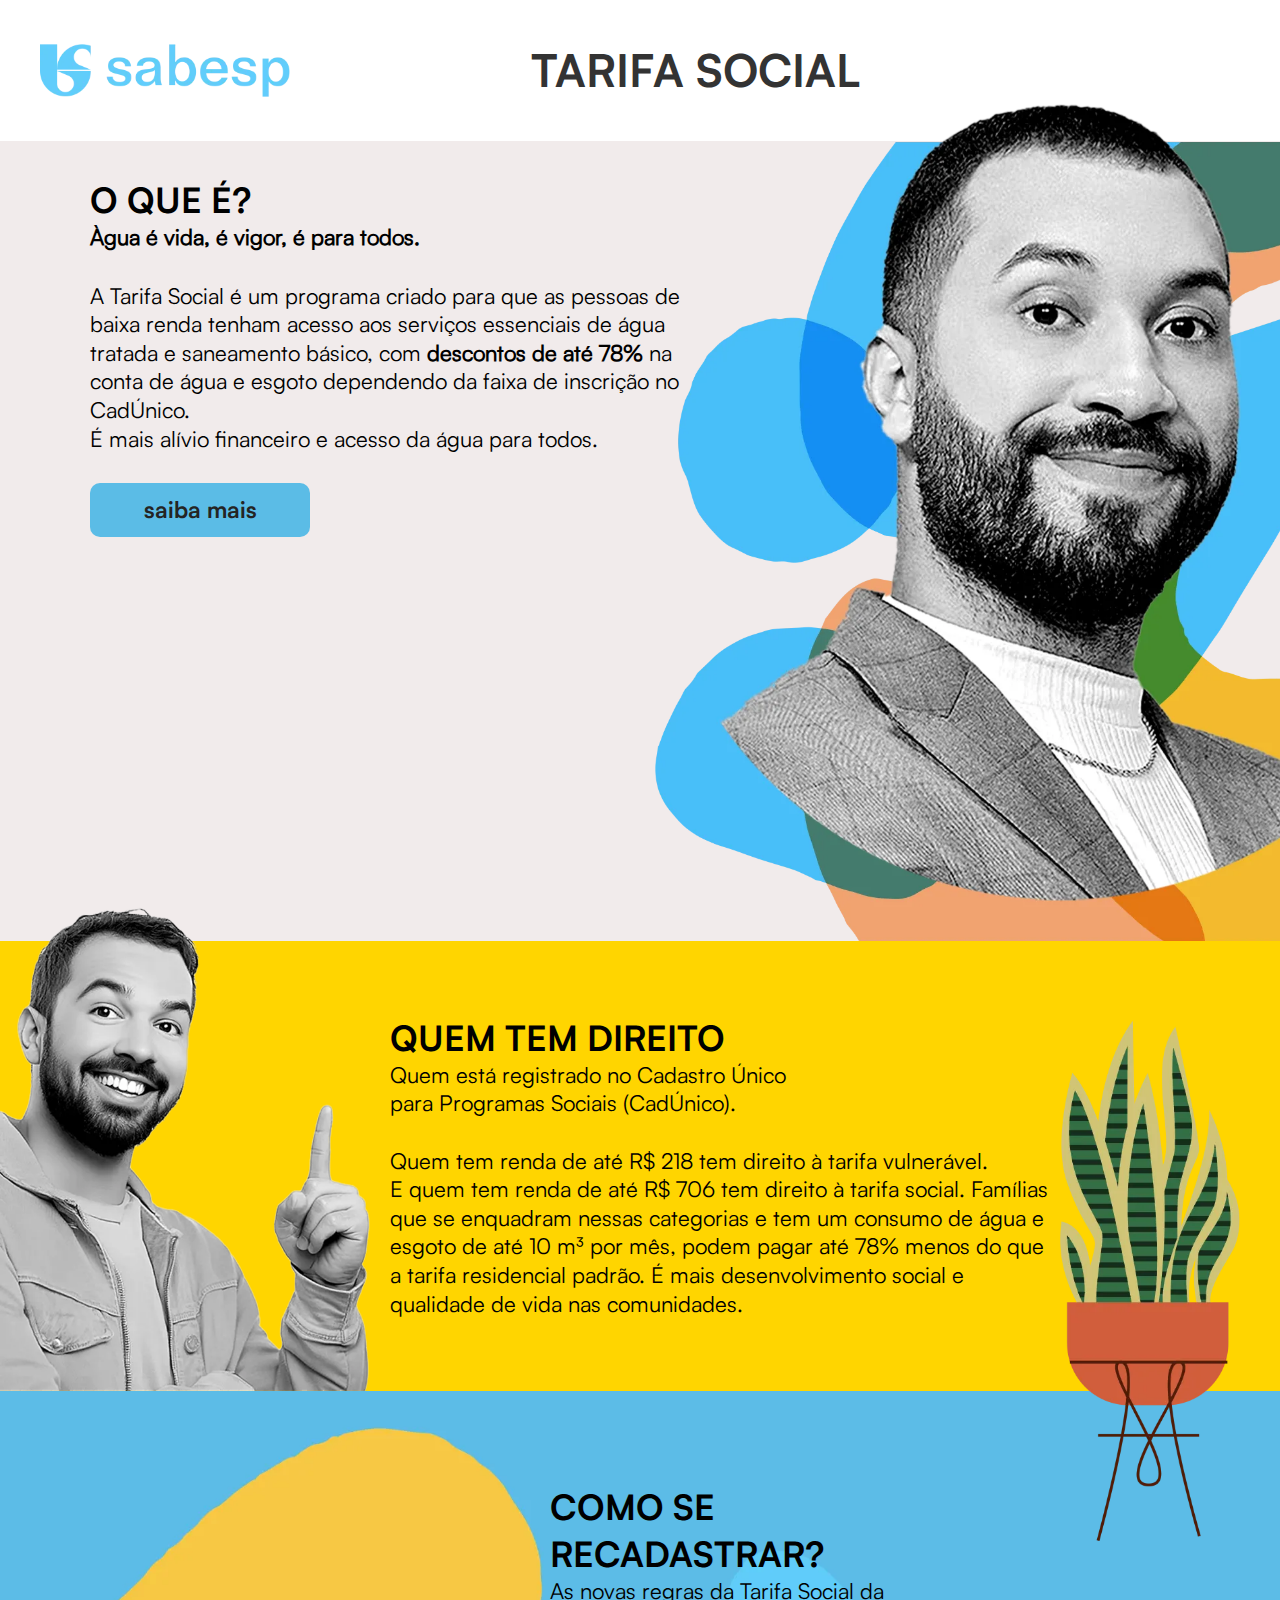
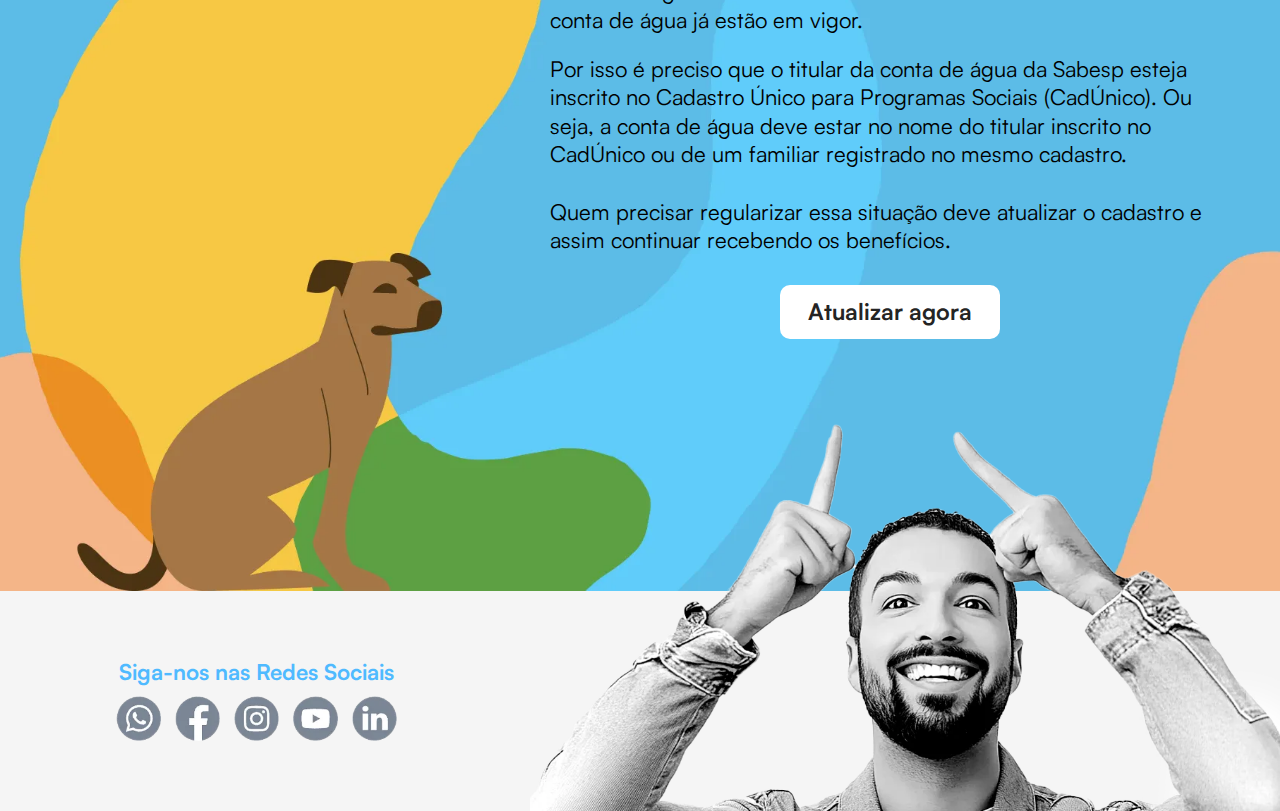
==== lp/index.html @ 030fec06 "s" ====
<!DOCTYPE html>
<html lang="pt-br">

<head>
    <meta charset="UTF-8">
    <meta name="viewport" content="width=device-width, initial-scale=1.0">
    <link rel="stylesheet" href="typographic.css">
    <link rel="stylesheet" href="style.css">
    <title>Tarifa Social - Sabesp</title>
</head>

<body>
    <div class="container">

        <!-- Header Section -->
        <header>
            <div class="header">
                <img src="./assets/sabesp.webp" alt="Sabesp">
                <h1>Tarifa Social</h1>
            </div>
        </header>

        <!-- Main Content Section -->
        <main>
            <!-- White Section -->
            <section class="white-section">
                <article class="content">
                    <h2>O que é?</h2>
                    <p><b>Àgua é vida, é vigor, é para todos.</b></p>
                    <p>
                        A Tarifa Social é um programa criado para que as pessoas de baixa renda tenham acesso aos
                        serviços essenciais de água tratada e saneamento básico, com <b>descontos de até 78%</b> na
                        conta de água e esgoto dependendo da faixa de inscrição no CadÚnico.
                        <br>
                        É mais alívio financeiro e acesso da água para todos.
                        <br>
                        <a href="#" class="cta-button">saiba mais</a>

                        <!-- Video Section -->
                        <div class="video-section">
                            <iframe width="930" height="530" src="https://www.youtube.com/embed/lxNUDFhqmNY"
                                title="Sabesp, 50 anos de vidas" frameborder="0"
                                allow="accelerometer; autoplay; clipboard-write; encrypted-media; gyroscope; picture-in-picture; web-share"
                                referrerpolicy="strict-origin-when-cross-origin" allowfullscreen></iframe>
                        </div>
                </article>



                <!-- Imagem do rapaz -->
                <div class="background-img">
                    <img class="img_bloco1_1" src="./assets/bg_bloco1.webp" alt="Imagem do rapaz">
                    <img class="img_bloco1_2" src="./assets/bg_bloco1_reduzido.webp" alt="Imagem do rapaz">
                    <img class="img_bloco1_3" src="./assets/bg_bloco1_reduzido1.webp" alt="Imagem do rapaz">
                </div>
            </section>

            <!-- Yellow Section -->
            <section class="yellow-section">
                <img src="./assets/pessoa_bloco2.webp" alt="Imagem de pessoa" class="img-left">
                <article>
                    <h2>Quem tem direito</h2>
                    <p>Quem está registrado no Cadastro Único
                        <br>
                        para Programas Sociais (CadÚnico).
                        <br>
                        <br>
                        Quem tem renda de até R$ 218 tem direito à tarifa vulnerável.
                        <br>
                        E quem tem renda de até R$ 706 tem direito à tarifa social.
                        Famílias que se enquadram nessas categorias e tem um consumo de água e esgoto de até 10 m³ por
                        mês, podem pagar até 78% menos do que a tarifa residencial padrão. É mais desenvolvimento social
                        e qualidade de vida nas comunidades.
                    </p>
                </article>
                <img src="./assets/vaso.webp" alt="Imagem de vaso" class="img-right">
            </section>

            <!-- Blue Section -->
            <section class="blue-section">
                <article>
                    <h2>como se<br>recadastrar?</h2>
                    <p>As novas regras da Tarifa Social da<br>conta de água já estão em vigor. </p>
                    <p>
                        Por isso é preciso que o titular da conta de água da Sabesp esteja inscrito no Cadastro Único
                        para Programas Sociais (CadÚnico). Ou seja, a conta de água deve estar no nome do titular
                        inscrito no CadÚnico ou de um familiar registrado no mesmo cadastro.
                        <br>
                        <br>
                        Quem precisar regularizar essa situação deve atualizar o cadastro
                        e assim continuar recebendo os benefícios.
                        <br>
                        <a href="" class="cta-button"><b>Atualizar agora</b></a>
                    </p>
                </article>
            </section>
        </main>

        <!-- Footer Section -->
        <footer>
            <div class="socials">
                <p>Siga-nos nas Redes Sociais</p>
                <nav>
                    <a href="#"><img src="./assets/whatsapp.webp" alt="WhatsApp"></a>
                    <a href="#"><img src="./assets/facebook.webp" alt="Facebook"></a>
                    <a href="#"><img src="./assets/instagram.webp" alt="Instagram"></a>
                    <a href="#"><img src="./assets/youtube.webp" alt="YouTube"></a>
                    <a href="#"><img src="./assets/linkedin.webp" alt="LinkedIn"></a>
                </nav>
            </div>
            <div class="footer-image">
                <img src="./assets/pessoa_footer.webp" alt="Homem apontando para cima">
            </div>
        </footer>
    </div>
</body>
</html>
---- lp/typographic.css ----
@font-face {
    font-family: 'Satoshi-Bold';
    src: url('./typographic/Satoshi-Bold.otf') format('opentype');
    font-weight: bold;
}

@font-face {
    font-family: 'Satoshi-Regular';
    src: url('./typographic/Satoshi-Regular.otf') format('opentype');
    font-weight: normal;
}
---- lp/style.css ----
* {
  margin: 0;
  padding: 0;
  border: 0;
  box-sizing: border-box;
}

img {
  display: block;
}

body {
  margin: 0;
  padding: 0;
  background-color: #f0f0f0;
}

h1,
h2 {
  font-family: 'Satoshi-Bold', sans-serif;
  text-transform: uppercase;
}

p {
  font-family: 'Satoshi-Regular', sans-serif;
}

.socials p {
  font-family: 'Satoshi-Bold', sans-serif;
}

.container {
  width: 100%;
  max-width: 1920px;
  margin: 0 auto;
  background-color: white;
  overflow: hidden;
}

header {
  background-color: #ffffff;
  width: 100%;
}

.header {
  max-width: 1200px;
  width: 100%;
  display: flex;
  align-items: center;
  justify-content: space-between;
  padding: 70px;
}

.header img {
  width: 100%;
  max-width: 320px;
}

.header h1 {
  font-size: 70px;
  margin: 0;
  color: #333;
  font-weight: normal;
}

.white-section {
  position: relative;
  background-color: #f1ebeb;
  min-height: 1245px;
  display: flex;
  flex-direction: column;
  justify-content: center;
}

.img_bloco1_2,
.img_bloco1_3 {
  display: none;
}

.white-section article {
  max-width: 890px;
  margin-left: 90px;
}

.white-section h2 {
  font-size: 50px;
  color: #000;
  font-weight: bold;
}

.white-section p {
  font-size: 30px;
  line-height: 1.3;
  color: #000;
}

.content {
  max-width: 600px;
  z-index: 2;
  position: relative;
}

.content p:nth-child(2) {
  margin-bottom: 30px;
}

.video-section {
  margin-top: 120px;
  position: relative;
}

.video-section iframe {
  position: relative;
  width: 920px;
  height: 515px;
  z-index: 1;
}

.cta-button {
  font-family: 'Satoshi-Bold', sans-serif;
  background-color: #5bbce6;
  color: #242424;
  padding: 20px 20px;
  text-decoration: none;
  text-align: center;
  font-size: 40px;
  border-radius: 10px;
  display: inline-block;
  margin-top: 55px;
  font-weight: bold;
  max-width: 370px;
  width: 100%;
  transition: background-color 0.3s ease, transform 0.2s ease;
}

.cta-button:hover {
  transform: scale(1.01);
}

.cta-button:active {
  background-color: #3e96bb;
  transform: scale(0.98);
}


.background-img {
  position: absolute;
  right: 0px;
  top: -103px;
  bottom: 0;
  z-index: 1;
}

.background-img img {
  max-width: 1066px;
  height: auto;
}

.yellow-section {
  background-color: #ffd500;
  text-align: left;
  position: relative;
  display: flex;
  justify-content: center;
  align-items: center;
  min-height: 690px;
}

.yellow-section article {
  max-width: 860px;
  z-index: 1;
  margin-left: 170px;
}

.yellow-section h2 {
  font-size: 50px;
  color: #000;
  font-weight: bold;
}

.yellow-section p {
  font-size: 30px;
  line-height: 1.3;
  color: #000;
}

.img-left {
  position: absolute;
  left: 0;
  width: 100%;
  bottom: -45px;
  max-width: 569px;
  z-index: 1;
}

.img-right {
  position: absolute;
  right: 110px;
  bottom: -220px;
  max-width: 245px;
  z-index: 1;
}

.blue-section {
  font-family: 'Satoshi-Bold', sans-serif;
  background-color: #00a4e4;
  color: white;
  text-align: left;
  position: relative;
  background-image: url('./assets/bg_bloco3.webp');
  background-repeat: no-repeat;
  background-size: cover;
  background-position: center;
  min-height: 1060px;
  display: flex;
  align-items: center;
  justify-content: center;
  overflow: hidden;
}

.blue-section article {
  margin-left: 650px;
  max-width: 890px;
  position: relative;
  top: -113px;
}

.blue-section h2 {
  font-size: 50px;
  color: #000000;
  font-weight: bold;
}

.blue-section p {
  font-size: 30px;
  line-height: 1.3;
  color: #000000;
}

.blue-section article p:nth-child(2) {
  margin-bottom: 20px;
}

.blue-section .cta-button {
  background-color: #ffffff;
  color: #242424;
  padding: 25px 20px;
  text-decoration: none;
  text-align: center;
  font-size: 40px;
  border-radius: 10px;
  display: inline-block;
  margin-top: 80px;
  font-weight: bold;
  max-width: 370px;
  width: 100%;
  position: relative;
  left: 50%;
  transform: translate(-50%);
  transition: background-color 0.3s ease, transform 0.2s ease;
}

.blue-section .cta-button:hover {
  background-color: #f0f0f0;
  transform: translate(-50%) scale(1.01);
}

.blue-section .cta-button:active {
  background-color: #e0e0e0;
  transform: translate(-50%) scale(0.98);
}

.blue-section img {
  position: absolute;
  left: 20px;
  bottom: 10px;
  max-width: 150px;
  z-index: 1;
}

footer {
  background-color: #f5f5f5;
  padding: 20px;
  min-height: 300px;
  text-align: center;
  position: relative;
  display: flex;
  align-items: center;
}

.socials {
  position: relative;
  left: 91px;
}

.socials p {
  margin: 0;
  font-size: 30px;
  color: #4fbaff;
  font-weight: bold;
}

.socials nav {
  margin-top: 10px;
}

footer a {
  display: inline-block;
  margin: 0 10px;
}

footer img {
  width: 100%;
  max-width: 1035px;
  height: auto;
}

.footer-image {
  position: absolute;
  bottom: 0;
  right: 0;
  z-index: 1;
}


/* Media query para 1600x900 */
@media screen and (max-width: 1919px) {

  .header {
    max-width: 1000px;
    padding: 50px;
  }

  .header img {
    max-width: 280px;
  }

  .header h1 {
    font-size: 50px;
  }

  .white-section {
    min-height: 875px;
  }

  .white-section h2 {
    font-size: 40px;
  }

  .white-section p {
    font-size: 25px;
    line-height: 1.4;
  }

  .video-section {
    margin-top: 30px;
  }

  .video-section iframe {
    width: 700px;
    height: 394px;
  }

  .cta-button {
    padding: 20px 15px;
    font-size: 30px;
    max-width: 300px;
    margin-top: 30px;
  }

  .background-img {
    top: -74px;
    right: -60px;
  }

  .background-img img {
    max-width: 750px;
  }

  .yellow-section {
    min-height: 500px;
  }

  .yellow-section h2 {
    font-size: 40px;
  }

  .yellow-section p {
    font-size: 25px;
    line-height: 1.4;
  }

  .img-left {
    max-width: 400px;
    bottom: -32px;
  }

  .img-right {
    right: 50px;
    bottom: -180px;
    max-width: 200px;
  }

  .blue-section {
    min-height: 875px;
  }

  .blue-section h2 {
    font-size: 40px;
  }

  .blue-section p {
    font-size: 25px;
    line-height: 1.4;
  }

  .blue-section .cta-button {
    padding: 20px 15px;
    font-size: 30px;
    max-width: 300px;
    margin-top: 40px;
  }

  .blue-section article {
    margin-left: 540px;
    top: -90px;
    max-width: 740px;
  }

  .footer-image img {
    max-width: 800px;
  }

  .socials p {
    font-size: 25px;
  }

  footer img {
    max-width: 900px;
  }

  footer {
    min-height: 250px;
    display: flex;
    justify-content: space-between;
    align-items: center;
  }

  .socials nav a {
    margin: 0 5px;
  }

  .socials nav img {
    width: 50px;
  }
}

/* Media query para 1366px de largura */
@media screen and (max-width: 1599px) {

  /* Header */
  .header {
    max-width: 900px;
    padding: 40px;
  }

  .header img {
    max-width: 250px;
  }

  .header h1 {
    font-size: 45px;
  }

  /* Seção Branca */
  .white-section {
    min-height: 800px;
  }


  .white-section article {
    max-width: 620px;
  }

  .white-section h2 {
    font-size: 35px;
  }

  .white-section p {
    font-size: 22px;
    line-height: 1.3;
  }

  .video-section {
    margin-top: 20px;
  }

  .video-section iframe {
    width: 580px;
    height: 325px;
  }

  .cta-button {
    padding: 15px 10px;
    font-size: 25px;
    max-width: 250px;
    margin-top: 30px;
  }

  /* Imagem de fundo na seção branca */
  .background-img {
    top: -68px;
    z-index: 0;
  }

  .background-img img {
    max-width: 700px;
  }

  /* Seção Amarela */
  .yellow-section {
    min-height: 450px;
  }

  .yellow-section article {
    max-width: 670px;
  }

  .yellow-section h2 {
    font-size: 35px;
  }

  .yellow-section p {
    font-size: 22px;
    line-height: 1.3;
  }

  .img-left {
    max-width: 370px;
    bottom: -29px;
  }

  .img-right {
    right: 40px;
    bottom: -150px;
    max-width: 180px;
  }

  /* Seção Azul */
  .blue-section {
    min-height: 800px;
  }

  .blue-section h2 {
    font-size: 35px;
  }

  .blue-section p {
    font-size: 22px;
    line-height: 1.3;
  }

  .blue-section .cta-button {
    padding: 18px 15px;
    font-size: 28px;
    max-width: 280px;
    margin-top: 35px;
  }

  .blue-section article {
    margin-left: 500px;
    top: -80px;
    max-width: 680px;
  }

  /* Footer */
  .footer-image img {
    max-width: 750px;
  }

  .socials p {
    font-size: 22px;
  }

  footer img {
    max-width: 850px;
  }

  footer {
    min-height: 220px;
    display: flex;
    justify-content: space-between;
    align-items: center;
  }

  .socials nav a {
    margin: 0 5px;
  }

  .socials nav img {
    width: 45px;
  }
}

/* Media query para 1280px de largura */
@media screen and (max-width: 1365px) {
  .background-img {
    top: -67px;
  }

  .background-img img {
    max-width: 685px;
  }

  .cta-button,
  .blue-section .cta-button {
    padding: 12px 10px;
    font-size: 23px;
    max-width: 220px;
    margin-top: 30px;
  }

  .video-section {
    margin-top: 40px;
  }
}

/* Media query para 1024px de largura */
@media screen and (max-width: 1279px) {
  .header img {
    max-width: 210px;
  }

  .header h1 {
    font-size: 35px;
  }

  .white-section {
    min-height: 670px;
  }

  .white-section article {
    max-width: 510px;
    margin-top: -15px;
    margin-left: 60px;
  }

  .white-section p,
  .yellow-section p,
  .blue-section p {
    font-size: 20px;
  }

  .video-section {
    margin-top: 30px;
  }

  .video-section iframe {
    width: 420px;
    height: 235px;
  }

  .background-img {
    top: -55px;
    right: -70px;
  }

  .background-img img {
    max-width: 573px;
  }

  .yellow-section {
    min-height: 400px;
  }

  .img-left {
    max-width: 330px;
    bottom: -26px;
  }

  .yellow-section article {
    max-width: 510px;
    margin-left: 180px;
  }

  .img-right {
    right: 40px;
    bottom: -120px;
    max-width: 110px;
  }

  .blue-section article {
    margin-left: 350px;
    top: -30px;
    max-width: 510px;
  }

  .footer-image img {
    max-width: 620px;
  }
}

/* Media query para 768px de largura */
@media screen and (max-width: 1023px) {
  .header img {
    max-width: 180px;
  }

  .header h1 {
    font-size: 30px;
  }

  .background-img {
    top: 1px;
    right: -90px;
  }

  .img_bloco1_1 {
    display: none;
  }

  .img_bloco1_2 {
    display: block;
  }

  .background-img img {
    max-width: 490px;
  }

  .white-section h2,
  .yellow-section h2,
  .blue-section h2 {
    font-size: 25px;
  }

  .white-section p,
  .yellow-section p,
  .blue-section p {
    font-size: 18px;
  }

  .white-section article {
    max-width: 430px;
    margin-top: -15px;
    margin-left: 40px;
  }

  .cta-button,
  .blue-section .cta-button {
    padding: 12px 10px;
    font-size: 18px;
    max-width: 160px;
    margin-top: 20px;
  }

  .img-right {
    max-width: 70px;
  }

  .yellow-section {
    min-height: 380px;
  }

  .yellow-section article {
    max-width: 420px;
    margin-left: 180px;
  }

  .img-left {
    max-width: 250px;
    bottom: -20px;
  }

  .blue-section {
    min-height: 630px;
  }

  .blue-section article {
    margin-left: 260px;
    top: -30px;
    max-width: 380px;
  }

  .footer-image img {
    max-width: 460px;
  }

  .socials {
    left: 0px;
  }
}

/* Media query para 480px de largura */
@media screen and (max-width: 767px) {

  .header img {
    max-width: 150px;
  }

  .header h1 {
    font-size: 22px;
  }

  .img_bloco1_2 {
    display: none;
  }

  .img_bloco1_3 {
    display: block;
  }

  .white-section {
    min-height: 650px;
  }

  .white-section article {
    max-width: 240px;
    margin-top: 15px;
    margin-left: 30px;
  }

  .background-img {
    top: 11px;
    right: -180px;
  }

  .background-img img {
    max-width: 410px;
  }

  .video-section {
    margin-bottom: 30px;
  }

  .yellow-section {
    min-height: 550px;
  }

  .img-left {
    max-width: 160px;
    bottom: -13px;
  }

  .yellow-section article {
    max-width: 420px;
    margin-left: 0px;
    position: relative;
    top: -100px;
  }

  .img-right {
    right: 100px;
    bottom: -30px;
    max-width: 80px;
  }

  .blue-section {
    background-image: url(./assets/bg_bloco3_reduzido.webp);
    background-size: 100%;
    background-position-y: bottom;
    background-color: #21bfeb;
  }

  .blue-section article {
    margin-left: 0px;
    top: -70px;
    max-width: 420px;
  }

  .socials nav img {
    width: 25px;
  }

  .socials p {
    font-size: 18px;
  }

  .footer-image img {
    max-width: 254px;
  }

  footer {
    min-height: 120px;
    display: flex;
    justify-content: space-between;
    align-items: center;
  }
}

/* Media query para 420px de largura */
@media screen and (max-width: 479px) {

  .header img {
    max-width: 150px;
  }

  .header h1 {
    font-size: 22px;
  }

  .img_bloco1_2 {
    display: none;
  }

  .img_bloco1_3 {
    display: block;
  }

  .white-section {
    min-height: 585px;
  }

  .white-section article {
    max-width: 260px;
    margin-top: 15px;
    margin-left: 30px;
  }

  .white-section h2,
  .yellow-section h2,
  .blue-section h2 {
    font-size: 20px;
  }

  .content p:nth-child(2) {
    margin-bottom: 15px;
  }

  .white-section p,
  .yellow-section p,
  .blue-section p {
    font-size: 15px;
  }

  .video-section iframe {
    width: 370px;
    height: 210px;
  }

  .background-img {
    top: 11px;
    right: -144px;
  }

  .background-img img {
    max-width: 320px;
  }

  .cta-button,
  .blue-section .cta-button {
    padding: 10px 10px;
    font-size: 18px;
    max-width: 160px;
    margin-top: 20px;
  }

  .video-section {
    margin-bottom: 10px;
  }

  .yellow-section {
    min-height: 500px;
  }

  .img-left {
    max-width: 160px;
    bottom: -13px;
  }

  .yellow-section article {
    max-width: 360px;
    margin-left: 0px;
    position: relative;
    top: -100px;
  }

  .img-right {
    right: 50px;
    bottom: -70px;
    max-width: 80px;
  }

  .blue-section {
    background-image: url(./assets/bg_bloco3_reduzido.webp);
    background-size: 100%;
    background-position-y: bottom;
    background-color: #21bfeb;
    min-height: 530px;
  }

  .blue-section article {
    margin-left: 0px;
    top: -50px;
    max-width: 360px;
  }

  .socials nav img {
    width: 25px;
  }

  .socials p {
    font-size: 18px;
  }

  .footer-image img {
    max-width: 190px;
  }

}

/* Media query para 420px de largura */
@media screen and (max-width: 419px) {

  .header {
    padding: 20px;
  }

  .header img {
    max-width: 100px;
  }

  .header h1 {
    font-size: 17px;
  }

  .white-section {
    min-height: 595px;
  }

  .background-img {
    top: 250px;
    right: -84px;
  }

  .background-img img {
    max-width: 200px;
  }

  .video-section {
    margin-top: 80px;
  }

  .cta-button,
  .blue-section .cta-button {
    padding: 10px 10px;
    font-size: 15px;
    max-width: 140px;
    margin-top: 20px;
  }

  .video-section iframe {
    width: 270px;
    height: 150px;
  }

  .yellow-section {
    min-height: 550px;
  }

  .yellow-section article {
    max-width: 260px;
    margin-left: 0px;
    position: relative;
    top: -100px;
  }

  .blue-section article {
    margin-left: 0px;
    top: -30px;
    max-width: 260px;
  }

  .footer-image img {
    display: none;
  }

  .socials {
    left: 50%;
    transform: translate(-50%);
  }
}
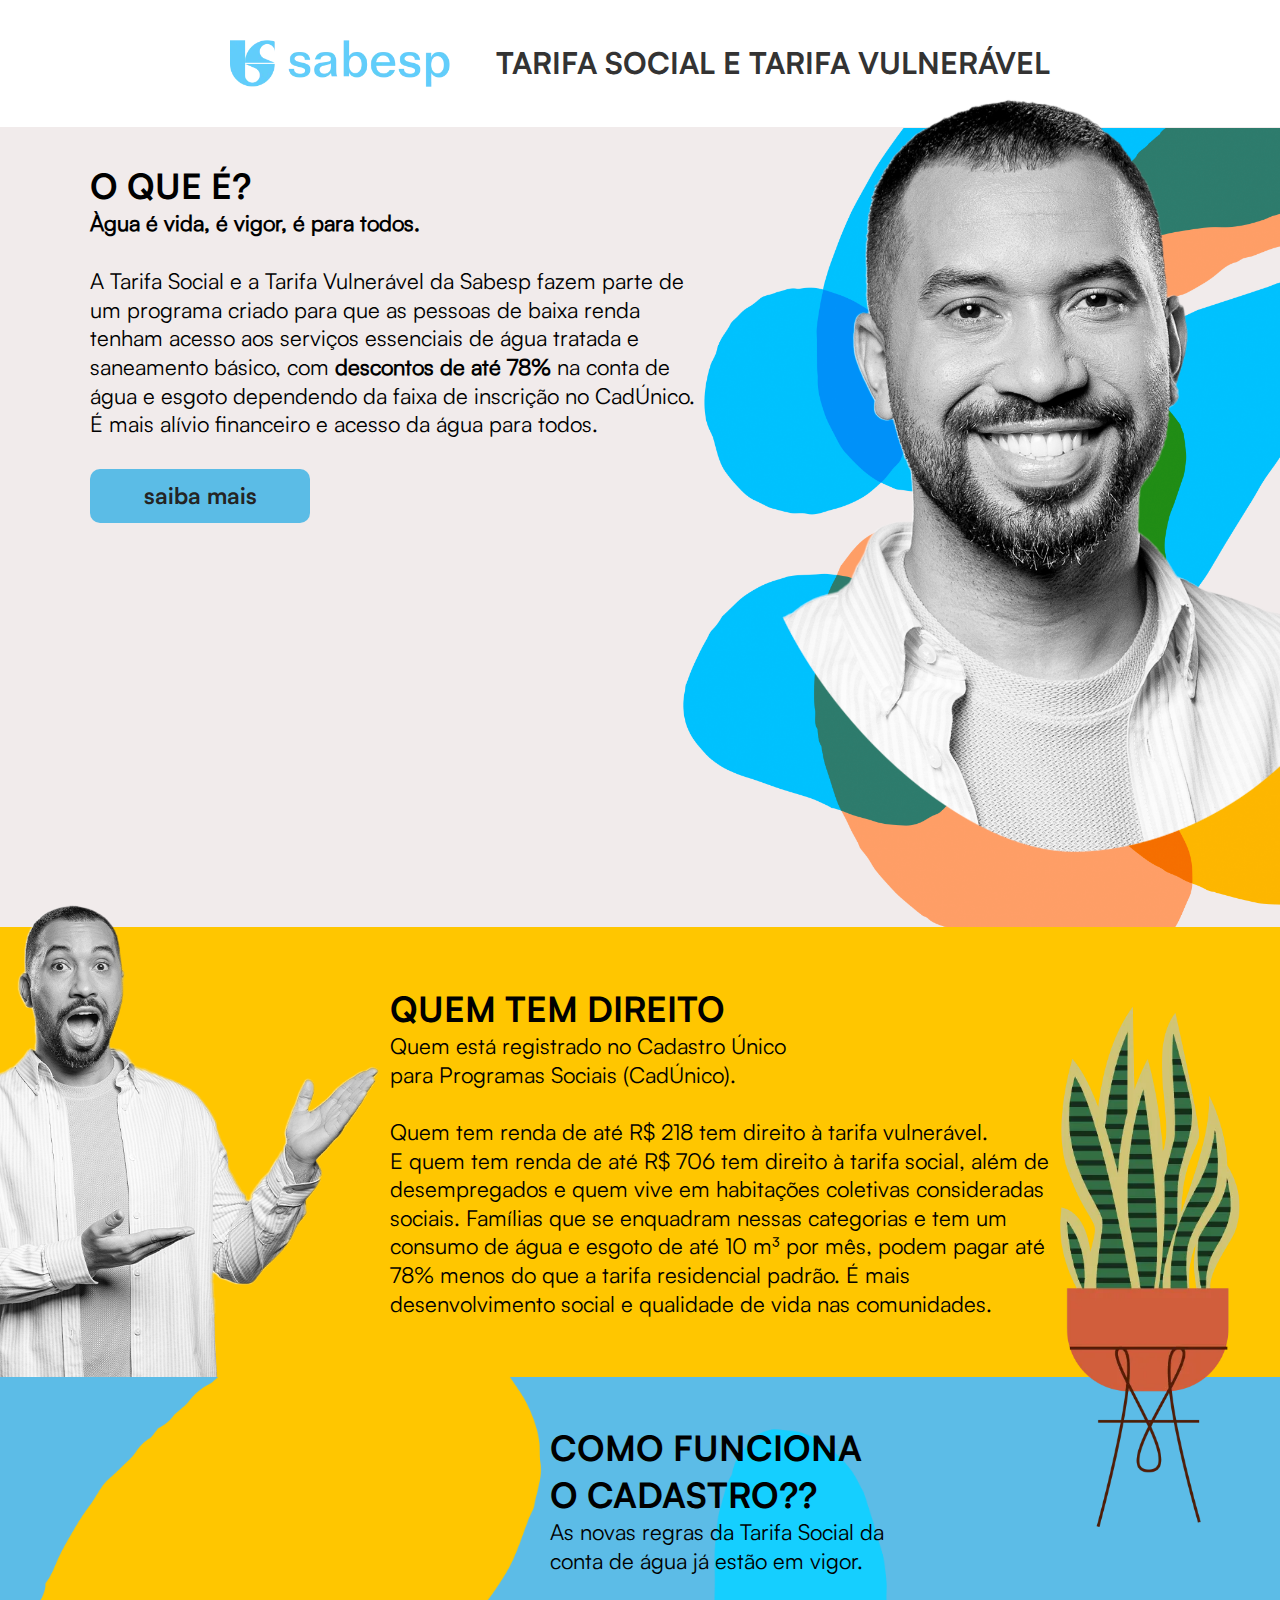
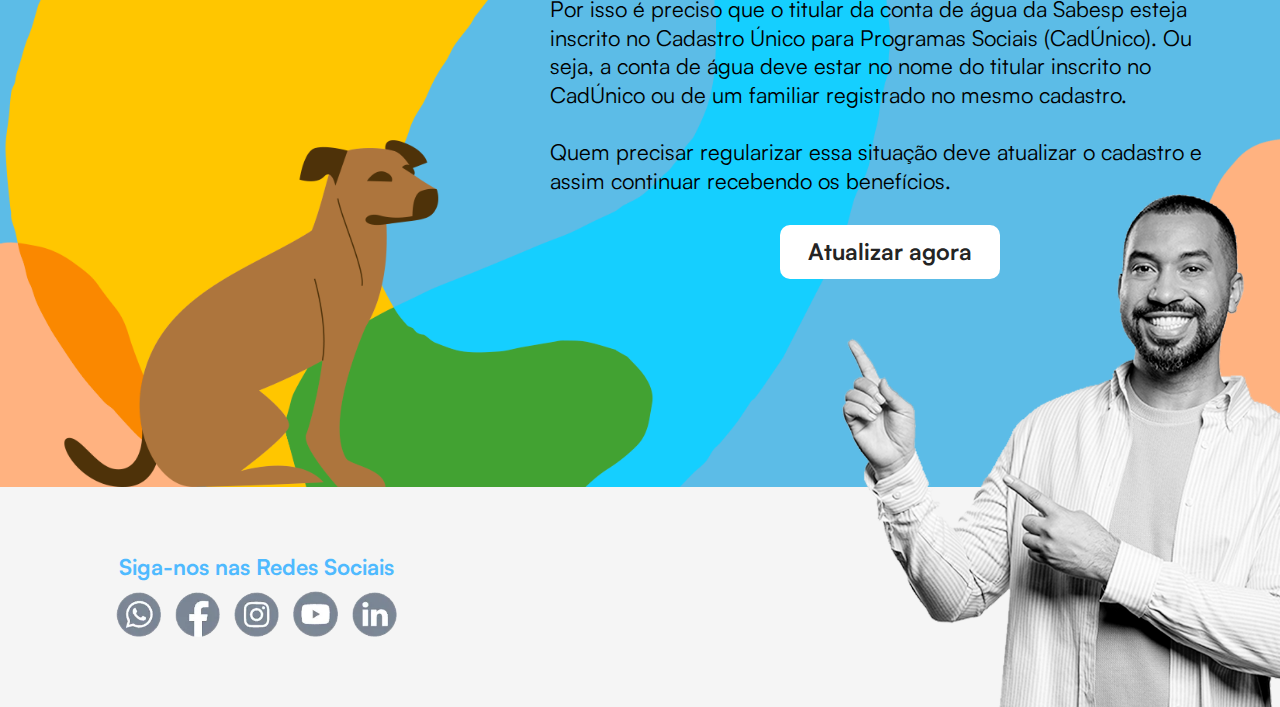
==== commit 602a43be: "update" ====
--- a/lp/index.html
+++ b/lp/index.html
@@ -16,102 +16,98 @@
         <header>
             <div class="header">
                 <img src="./assets/sabesp.webp" alt="Sabesp">
-                <h1>Tarifa Social</h1>
+                <h1>TARIFA SOCIAL E TARIFA VULNERÁVEL</h1>
             </div>
         </header>
 
         <!-- Main Content Section -->
         <main>
-            <!-- White Section -->
-            <section class="white-section">
-                <article class="content">
-                    <h2>O que é?</h2>
-                    <p><b>Àgua é vida, é vigor, é para todos.</b></p>
-                    <p>
-                        A Tarifa Social é um programa criado para que as pessoas de baixa renda tenham acesso aos
-                        serviços essenciais de água tratada e saneamento básico, com <b>descontos de até 78%</b> na
-                        conta de água e esgoto dependendo da faixa de inscrição no CadÚnico.
-                        <br>
-                        É mais alívio financeiro e acesso da água para todos.
-                        <br>
-                        <a href="#" class="cta-button">saiba mais</a>
+            <div class="bg-white">
+                <!-- White Section -->
+                <section class="white-section">
+                    <article class="content">
+                        <h2>O que é?</h2>
+                        <p><b>Àgua é vida, é vigor, é para todos.</b></p>
+                        <p>
+                            A Tarifa Social e a Tarifa Vulnerável da Sabesp fazem parte de um programa criado para que as pessoas de baixa renda tenham acesso aos serviços essenciais de água tratada e saneamento básico, com <b>descontos de até 78%</b> na conta de água e esgoto dependendo da faixa de inscrição no CadÚnico. É mais alívio financeiro e acesso da água para todos.
+                            <br>
+                            <a href="#" class="cta-button">saiba mais</a>
 
-                        <!-- Video Section -->
-                        <div class="video-section">
-                            <iframe width="930" height="530" src="https://www.youtube.com/embed/lxNUDFhqmNY"
-                                title="Sabesp, 50 anos de vidas" frameborder="0"
-                                allow="accelerometer; autoplay; clipboard-write; encrypted-media; gyroscope; picture-in-picture; web-share"
-                                referrerpolicy="strict-origin-when-cross-origin" allowfullscreen></iframe>
-                        </div>
-                </article>
+                            <!-- Video Section -->
+                            <div class="video-section">
+                                <iframe width="930" height="530" src="https://www.youtube.com/embed/lxNUDFhqmNY"
+                                    title="Sabesp, 50 anos de vidas" frameborder="0"
+                                    allow="accelerometer; autoplay; clipboard-write; encrypted-media; gyroscope; picture-in-picture; web-share"
+                                    referrerpolicy="strict-origin-when-cross-origin" allowfullscreen></iframe>
+                            </div>
+                    </article>
 
 
 
-                <!-- Imagem do rapaz -->
-                <div class="background-img">
-                    <img class="img_bloco1_1" src="./assets/bg_bloco1.webp" alt="Imagem do rapaz">
-                    <img class="img_bloco1_2" src="./assets/bg_bloco1_reduzido.webp" alt="Imagem do rapaz">
-                    <img class="img_bloco1_3" src="./assets/bg_bloco1_reduzido1.webp" alt="Imagem do rapaz">
-                </div>
-            </section>
+                    <!-- Imagem do rapaz -->
+                    <div class="background-img">
+                        <img class="img_bloco1_1" src="./assets/bg_bloco1.png" alt="Imagem do rapaz">
+                        <img class="img_bloco1_0" src="./assets/bg_bloco1_0.png" alt="Imagem do rapaz">
+                    </div>
+                </section>
+            </div>
 
-            <!-- Yellow Section -->
-            <section class="yellow-section">
-                <img src="./assets/pessoa_bloco2.webp" alt="Imagem de pessoa" class="img-left">
-                <article>
-                    <h2>Quem tem direito</h2>
-                    <p>Quem está registrado no Cadastro Único
-                        <br>
-                        para Programas Sociais (CadÚnico).
-                        <br>
-                        <br>
-                        Quem tem renda de até R$ 218 tem direito à tarifa vulnerável.
-                        <br>
-                        E quem tem renda de até R$ 706 tem direito à tarifa social.
-                        Famílias que se enquadram nessas categorias e tem um consumo de água e esgoto de até 10 m³ por
-                        mês, podem pagar até 78% menos do que a tarifa residencial padrão. É mais desenvolvimento social
-                        e qualidade de vida nas comunidades.
-                    </p>
-                </article>
-                <img src="./assets/vaso.webp" alt="Imagem de vaso" class="img-right">
-            </section>
+            <div class="bg-yellow">
+                <!-- Yellow Section -->
+                <section class="yellow-section">
+                    <img src="./assets/pessoa_bloco2.png" alt="Imagem de pessoa" class="img-left">
+                    <article>
+                        <h2>Quem tem direito</h2>
+                        <p>Quem está registrado no Cadastro Único
+                            <br class="none">
+                            para Programas Sociais (CadÚnico).
+                            <br>
+                            <br>
+                            Quem tem renda de até R$ 218 tem direito à tarifa vulnerável.<br>E quem tem renda de até R$ 706 tem direito à tarifa social, além de desempregados e quem vive em habitações coletivas consideradas sociais. Famílias que se enquadram nessas categorias e tem um consumo de água e esgoto de até 10 m³ por mês, podem pagar até 78% menos do que a tarifa residencial padrão. É mais desenvolvimento social e qualidade de vida nas comunidades.
+                        </p>
+                    </article>
+                    <img src="./assets/vaso.webp" alt="Imagem de vaso" class="img-right">
+                </section>
+            </div>
 
-            <!-- Blue Section -->
-            <section class="blue-section">
-                <article>
-                    <h2>como se<br>recadastrar?</h2>
-                    <p>As novas regras da Tarifa Social da<br>conta de água já estão em vigor. </p>
-                    <p>
-                        Por isso é preciso que o titular da conta de água da Sabesp esteja inscrito no Cadastro Único
-                        para Programas Sociais (CadÚnico). Ou seja, a conta de água deve estar no nome do titular
-                        inscrito no CadÚnico ou de um familiar registrado no mesmo cadastro.
-                        <br>
-                        <br>
-                        Quem precisar regularizar essa situação deve atualizar o cadastro
-                        e assim continuar recebendo os benefícios.
-                        <br>
-                        <a href="" class="cta-button"><b>Atualizar agora</b></a>
-                    </p>
-                </article>
-            </section>
+            <div class="bg-blue">
+                <!-- Blue Section -->
+                <section class="blue-section">
+                    <article>
+                        <h2>como funciona<br>o cadastro??</h2>
+                        <p>As novas regras da Tarifa Social da<br>conta de água já estão em vigor.</p>
+                        <p>
+                            Por isso é preciso que o titular da conta de água da Sabesp esteja inscrito no Cadastro Único para Programas Sociais (CadÚnico). Ou seja, a conta de água deve estar no nome do titular inscrito no CadÚnico ou de um familiar registrado no mesmo cadastro.
+                            <br>
+                            <br>
+                            Quem precisar regularizar essa situação deve atualizar o cadastro e assim continuar recebendo os benefícios.
+                            <br>
+                            <a href="" class="cta-button"><b>Atualizar agora</b></a>
+                        </p>
+                    </article>
+                </section>
+            </div>
         </main>
 
-        <!-- Footer Section -->
-        <footer>
-            <div class="socials">
-                <p>Siga-nos nas Redes Sociais</p>
-                <nav>
-                    <a href="#"><img src="./assets/whatsapp.webp" alt="WhatsApp"></a>
-                    <a href="#"><img src="./assets/facebook.webp" alt="Facebook"></a>
-                    <a href="#"><img src="./assets/instagram.webp" alt="Instagram"></a>
-                    <a href="#"><img src="./assets/youtube.webp" alt="YouTube"></a>
-                    <a href="#"><img src="./assets/linkedin.webp" alt="LinkedIn"></a>
-                </nav>
-            </div>
-            <div class="footer-image">
-                <img src="./assets/pessoa_footer.webp" alt="Homem apontando para cima">
-            </div>
-        </footer>
+        <div class="bg-footer">
+            <!-- Footer Section -->
+            <footer>
+                <div class="socials">
+                    <p>Siga-nos nas Redes Sociais</p>
+                    <nav>
+                        <a href="#"><img src="./assets/whatsapp.webp" alt="WhatsApp"></a>
+                        <a href="#"><img src="./assets/facebook.webp" alt="Facebook"></a>
+                        <a href="#"><img src="./assets/instagram.webp" alt="Instagram"></a>
+                        <a href="#"><img src="./assets/youtube.webp" alt="YouTube"></a>
+                        <a href="#"><img src="./assets/linkedin.webp" alt="LinkedIn"></a>
+                    </nav>
+                </div>
+                <div class="footer-image">
+                    <img src="./assets/pessoa_footer.png" alt="Homem apontando para cima">
+                </div>
+            </footer>
+        </div>
     </div>
 </body>
+
 </html>--- a/lp/style.css
+++ b/lp/style.css
@@ -12,7 +12,30 @@
 body {
   margin: 0;
   padding: 0;
-  background-color: #f0f0f0;
+  background-color: #f1ebeb;
+}
+
+.bg-white {
+  background-color: #f1ebeb;
+  width: 100%;
+}
+
+.bg-yellow {
+  background-color: #ffc600;
+  position: relative;
+}
+
+.bg-blue {
+  background-color: #5cbce7;
+  background-image: url('./assets/bg_bloco3.png');
+  background-repeat: no-repeat;
+  background-size: auto;
+  background-position: center;
+  background-position: bottom;
+}
+
+.bg-footer {
+  background-color: #f5f5f5;
 }
 
 h1,
@@ -31,19 +54,21 @@
 
 .container {
   width: 100%;
-  max-width: 1920px;
   margin: 0 auto;
   background-color: white;
   overflow: hidden;
 }
 
 header {
+  display: flex;
+  justify-content: center;
+  align-items: center;
   background-color: #ffffff;
   width: 100%;
 }
 
 .header {
-  max-width: 1200px;
+  max-width: 1920px;
   width: 100%;
   display: flex;
   align-items: center;
@@ -63,19 +88,21 @@
   font-weight: normal;
 }
 
+.img_bloco1_0 {
+  display: none;
+}
+
 .white-section {
+  max-width: 1920px;
   position: relative;
   background-color: #f1ebeb;
   min-height: 1245px;
   display: flex;
   flex-direction: column;
   justify-content: center;
-}
-
-.img_bloco1_2,
-.img_bloco1_3 {
-  display: none;
-}
+  margin: 0 auto;
+}
+
 
 .white-section article {
   max-width: 890px;
@@ -105,7 +132,7 @@
 }
 
 .video-section {
-  margin-top: 120px;
+  margin-top: 70px;
   position: relative;
 }
 
@@ -145,25 +172,28 @@
 
 .background-img {
   position: absolute;
-  right: 0px;
-  top: -103px;
+  right: -550px;
+  top: -47px;
   bottom: 0;
-  z-index: 1;
+  z-index: 0;
 }
 
 .background-img img {
-  max-width: 1066px;
+  max-width: 1593px;
   height: auto;
 }
 
 .yellow-section {
-  background-color: #ffd500;
+  max-width: 1920px;
+  background-color: #ffc600;
   text-align: left;
   position: relative;
   display: flex;
   justify-content: center;
   align-items: center;
   min-height: 690px;
+  margin: 0 auto;
+  z-index: 2;
 }
 
 .yellow-section article {
@@ -186,10 +216,10 @@
 
 .img-left {
   position: absolute;
-  left: 0;
+  left: -130px;
   width: 100%;
-  bottom: -45px;
-  max-width: 569px;
+  bottom: 0;
+  max-width: 716px;
   z-index: 1;
 }
 
@@ -202,20 +232,15 @@
 }
 
 .blue-section {
+  max-width: 1920px;
   font-family: 'Satoshi-Bold', sans-serif;
-  background-color: #00a4e4;
-  color: white;
   text-align: left;
   position: relative;
-  background-image: url('./assets/bg_bloco3.webp');
-  background-repeat: no-repeat;
-  background-size: cover;
-  background-position: center;
   min-height: 1060px;
   display: flex;
   align-items: center;
   justify-content: center;
-  overflow: hidden;
+  margin: 0 auto;
 }
 
 .blue-section article {
@@ -286,6 +311,8 @@
   position: relative;
   display: flex;
   align-items: center;
+  max-width: 1920px;
+  margin: 0 auto;
 }
 
 .socials {
@@ -318,7 +345,7 @@
 .footer-image {
   position: absolute;
   bottom: 0;
-  right: 0;
+  right: -210px;
   z-index: 1;
 }
 
@@ -332,11 +359,11 @@
   }
 
   .header img {
-    max-width: 280px;
+    max-width: 230px;
   }
 
   .header h1 {
-    font-size: 50px;
+    font-size: 30px;
   }
 
   .white-section {
@@ -365,16 +392,16 @@
     padding: 20px 15px;
     font-size: 30px;
     max-width: 300px;
-    margin-top: 30px;
+    margin-top: 20px;
   }
 
   .background-img {
-    top: -74px;
-    right: -60px;
+    top: -30px;
+    right: -350px;
   }
 
   .background-img img {
-    max-width: 750px;
+    max-width: 1000px;
   }
 
   .yellow-section {
@@ -391,8 +418,8 @@
   }
 
   .img-left {
-    max-width: 400px;
-    bottom: -32px;
+    max-width: 520px;
+    left: -70px;
   }
 
   .img-right {
@@ -427,6 +454,10 @@
     max-width: 740px;
   }
 
+  .footer-image {
+    right: -140px;
+  }
+
   .footer-image img {
     max-width: 800px;
   }
@@ -465,11 +496,11 @@
   }
 
   .header img {
-    max-width: 250px;
+    max-width: 220px;
   }
 
   .header h1 {
-    font-size: 45px;
+    font-size: 30px;
   }
 
   /* Seção Branca */
@@ -509,12 +540,13 @@
 
   /* Imagem de fundo na seção branca */
   .background-img {
-    top: -68px;
+    top: -28px;
     z-index: 0;
+    right: -270px;
   }
 
   .background-img img {
-    max-width: 700px;
+    max-width: 947px;
   }
 
   /* Seção Amarela */
@@ -536,8 +568,8 @@
   }
 
   .img-left {
-    max-width: 370px;
-    bottom: -29px;
+    max-width: 480px;
+    left: -50px;
   }
 
   .img-right {
@@ -547,6 +579,11 @@
   }
 
   /* Seção Azul */
+
+  .bg-blue {
+    background-size: 120%;
+  }
+
   .blue-section {
     min-height: 800px;
   }
@@ -605,11 +642,13 @@
 /* Media query para 1280px de largura */
 @media screen and (max-width: 1365px) {
   .background-img {
-    top: -67px;
-  }
-
-  .background-img img {
-    max-width: 685px;
+    top: -28px;
+    right: -350px;
+  }
+
+  .img-left {
+    max-width: 470px;
+    left: -90px;
   }
 
   .cta-button,
@@ -623,16 +662,34 @@
   .video-section {
     margin-top: 40px;
   }
+
+  .blue-section {
+    min-height: 710px;
+  }
+
+  .img-left {
+    max-width: 470px;
+    left: -90px;
+  }
+
+  .footer-image {
+    right: -200px;
+  }
 }
 
 /* Media query para 1024px de largura */
 @media screen and (max-width: 1279px) {
+
+  .header {
+    max-width: 990px;
+  }
+
   .header img {
     max-width: 210px;
   }
 
   .header h1 {
-    font-size: 35px;
+    font-size: 30px;
   }
 
   .white-section {
@@ -640,7 +697,7 @@
   }
 
   .white-section article {
-    max-width: 510px;
+    max-width: 500px;
     margin-top: -15px;
     margin-left: 60px;
   }
@@ -661,12 +718,12 @@
   }
 
   .background-img {
-    top: -55px;
-    right: -70px;
+    top: -23px;
+    right: -310px;
   }
 
   .background-img img {
-    max-width: 573px;
+    max-width: 790px;
   }
 
   .yellow-section {
@@ -674,13 +731,13 @@
   }
 
   .img-left {
-    max-width: 330px;
-    bottom: -26px;
+    max-width: 370px;
+    left: -70px;
   }
 
   .yellow-section article {
-    max-width: 510px;
-    margin-left: 180px;
+    max-width: 570px;
+    margin-left: 160px;
   }
 
   .img-right {
@@ -695,6 +752,10 @@
     max-width: 510px;
   }
 
+  .bg-blue {
+    background-size: 140%;
+  }
+
   .footer-image img {
     max-width: 620px;
   }
@@ -707,24 +768,16 @@
   }
 
   .header h1 {
-    font-size: 30px;
+    font-size: 24px;
   }
 
   .background-img {
-    top: 1px;
-    right: -90px;
-  }
-
-  .img_bloco1_1 {
-    display: none;
-  }
-
-  .img_bloco1_2 {
-    display: block;
+    top: -21px;
+    right: -300px;
   }
 
   .background-img img {
-    max-width: 490px;
+    max-width: 700px;
   }
 
   .white-section h2,
@@ -740,7 +793,7 @@
   }
 
   .white-section article {
-    max-width: 430px;
+    max-width: 350px;
     margin-top: -15px;
     margin-left: 40px;
   }
@@ -754,7 +807,7 @@
   }
 
   .img-right {
-    max-width: 70px;
+    max-width: 60px;
   }
 
   .yellow-section {
@@ -767,8 +820,7 @@
   }
 
   .img-left {
-    max-width: 250px;
-    bottom: -20px;
+    max-width: 320px;
   }
 
   .blue-section {
@@ -781,6 +833,10 @@
     max-width: 380px;
   }
 
+  .footer-image {
+    right: -120px;
+  }
+
   .footer-image img {
     max-width: 460px;
   }
@@ -793,20 +849,21 @@
 /* Media query para 480px de largura */
 @media screen and (max-width: 767px) {
 
+  .header {
+    display: flex;
+    justify-content: center;
+    align-items: center;
+    flex-direction: column;
+    padding: 20px;
+  }
+
   .header img {
     max-width: 150px;
+    padding: 20px 0;
   }
 
   .header h1 {
-    font-size: 22px;
-  }
-
-  .img_bloco1_2 {
-    display: none;
-  }
-
-  .img_bloco1_3 {
-    display: block;
+    font-size: 20px;
   }
 
   .white-section {
@@ -819,13 +876,21 @@
     margin-left: 30px;
   }
 
+  .img_bloco1_1 {
+    display: none;
+  }
+
+  .img_bloco1_0 {
+    display: block;
+  }
+
   .background-img {
-    top: 11px;
-    right: -180px;
+    top: 51px;
+    right: -130px;
   }
 
   .background-img img {
-    max-width: 410px;
+    max-width: 350px;
   }
 
   .video-section {
@@ -837,8 +902,8 @@
   }
 
   .img-left {
-    max-width: 160px;
-    bottom: -13px;
+    max-width: 200px;
+    left: -20px;
   }
 
   .yellow-section article {
@@ -854,12 +919,6 @@
     max-width: 80px;
   }
 
-  .blue-section {
-    background-image: url(./assets/bg_bloco3_reduzido.webp);
-    background-size: 100%;
-    background-position-y: bottom;
-    background-color: #21bfeb;
-  }
 
   .blue-section article {
     margin-left: 0px;
@@ -875,8 +934,12 @@
     font-size: 18px;
   }
 
+  .footer-image {
+    right: -75px;
+  }
+
   .footer-image img {
-    max-width: 254px;
+    max-width: 330px;
   }
 
   footer {
@@ -887,23 +950,24 @@
   }
 }
 
-/* Media query para 420px de largura */
+/* Media query para 412px de largura */
 @media screen and (max-width: 479px) {
 
+  .none {
+    display: none;
+  }
+
+  .header {
+    padding: 20px;
+  }
+
   .header img {
-    max-width: 150px;
+    max-width: 110px;
+    padding: 0 0 10px 0;
   }
 
   .header h1 {
-    font-size: 22px;
-  }
-
-  .img_bloco1_2 {
-    display: none;
-  }
-
-  .img_bloco1_3 {
-    display: block;
+    font-size: 16px;
   }
 
   .white-section {
@@ -933,17 +997,17 @@
   }
 
   .video-section iframe {
-    width: 370px;
-    height: 210px;
+    width: 355px;
+    height: 190px;
   }
 
   .background-img {
-    top: 11px;
-    right: -144px;
+    top: 91px;
+    right: -114px;
   }
 
   .background-img img {
-    max-width: 320px;
+    max-width: 240px;
   }
 
   .cta-button,
@@ -954,17 +1018,20 @@
     margin-top: 20px;
   }
 
+  .blue-section {
+    min-height: 590px;
+  }
+
   .video-section {
     margin-bottom: 10px;
   }
 
   .yellow-section {
-    min-height: 500px;
+    min-height: 540px;
   }
 
   .img-left {
-    max-width: 160px;
-    bottom: -13px;
+    max-width: 200px;
   }
 
   .yellow-section article {
@@ -980,12 +1047,8 @@
     max-width: 80px;
   }
 
-  .blue-section {
-    background-image: url(./assets/bg_bloco3_reduzido.webp);
-    background-size: 100%;
-    background-position-y: bottom;
-    background-color: #21bfeb;
-    min-height: 530px;
+  .bg-blue {
+    background-size: 110%;
   }
 
   .blue-section article {
@@ -1002,14 +1065,18 @@
     font-size: 18px;
   }
 
+  .footer-image {
+    right: -53px;
+  }
+
   .footer-image img {
-    max-width: 190px;
-  }
-
-}
-
-/* Media query para 420px de largura */
-@media screen and (max-width: 419px) {
+    max-width: 240px;
+  }
+
+}
+
+/* Media query para 390px de largura */
+@media screen and (max-width: 411px) {
 
   .header {
     padding: 20px;
@@ -1027,9 +1094,13 @@
     min-height: 595px;
   }
 
+  .white-section article {
+    max-width: 320px;
+  }
+
   .background-img {
-    top: 250px;
-    right: -84px;
+    top: 210px;
+    right: -64px;
   }
 
   .background-img img {
@@ -1049,12 +1120,84 @@
   }
 
   .video-section iframe {
+    width: 330px;
+    height: 186px;
+  }
+
+  .yellow-section {
+    min-height: 550px;
+  }
+
+  .yellow-section article {
+    max-width: 330px;
+    margin-left: 0px;
+    position: relative;
+    top: -100px;
+  }
+
+  .blue-section article {
+    margin-left: 0px;
+    top: -30px;
+    max-width: 330px;
+  }
+
+  .footer-image img {
+    display: none;
+  }
+
+  .socials {
+    left: 50%;
+    transform: translate(-50%);
+  }
+}
+
+/* Media query para 320px de largura */
+@media screen and (max-width: 389px) {
+
+  .header {
+    padding: 15px;
+  }
+
+  .header img {
+    max-width: 100px;
+  }
+
+  .header h1 {
+    font-size: 15px;
+  }
+
+  .white-section {
+    min-height: 595px;
+  }
+
+  .background-img {
+    top: 250px;
+    right: -84px;
+  }
+
+  .background-img img {
+    max-width: 200px;
+  }
+
+  .video-section {
+    margin-top: 80px;
+  }
+
+  .cta-button,
+  .blue-section .cta-button {
+    padding: 10px 10px;
+    font-size: 15px;
+    max-width: 140px;
+    margin-top: 20px;
+  }
+
+  .video-section iframe {
     width: 270px;
     height: 150px;
   }
 
   .yellow-section {
-    min-height: 550px;
+    min-height: 610px;
   }
 
   .yellow-section article {
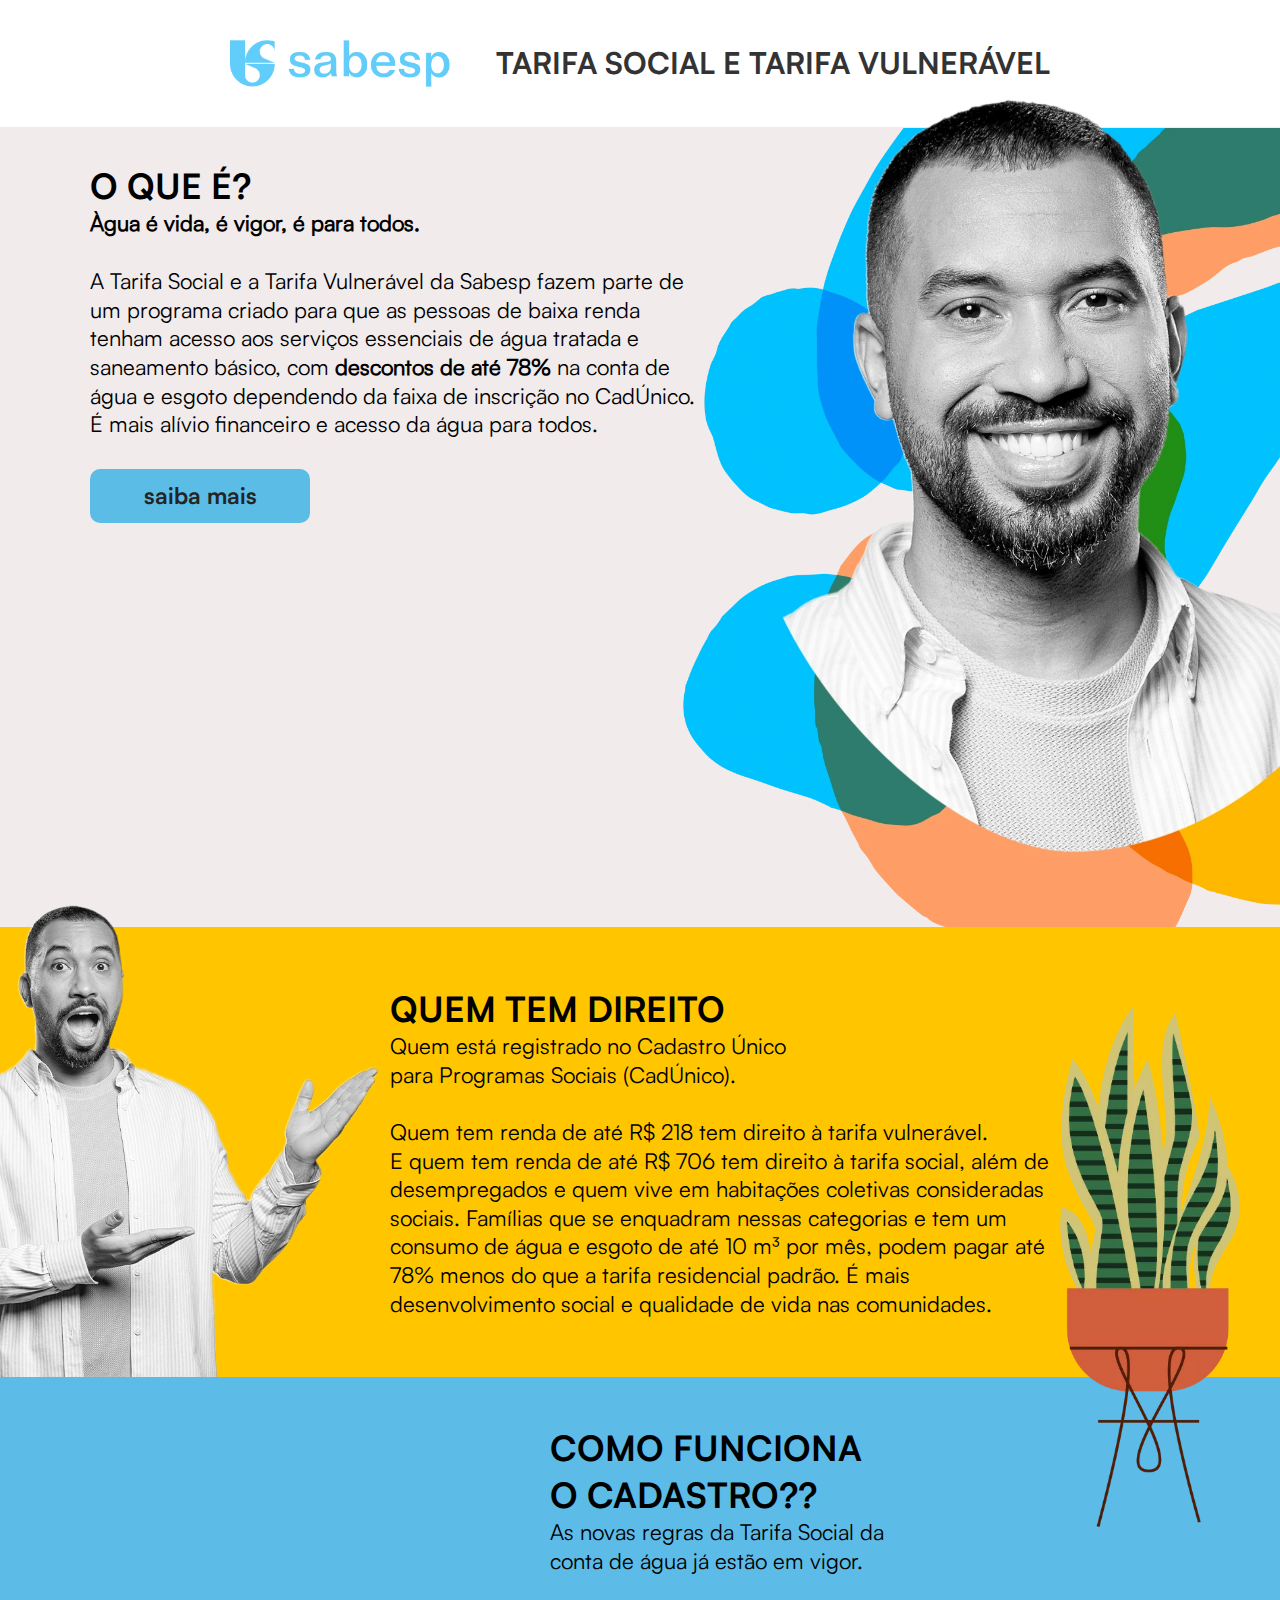
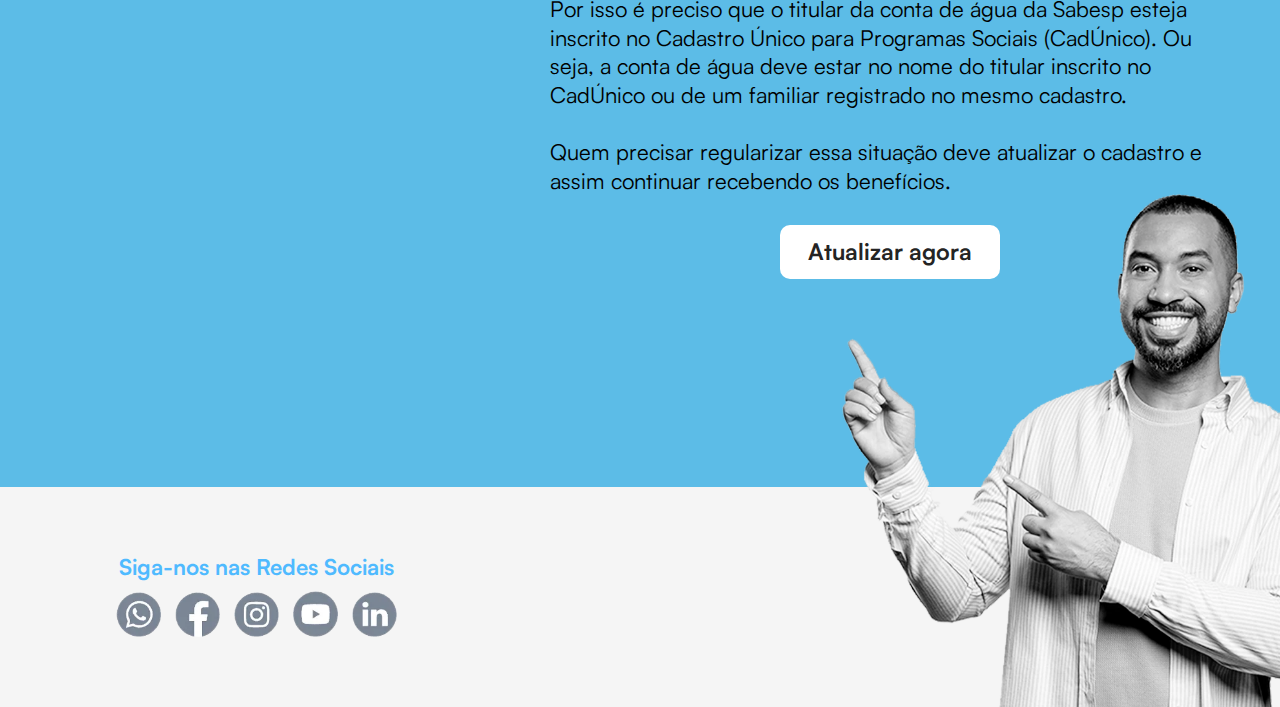
==== commit 21ea2d92: "update" ====
--- a/lp/index.html
+++ b/lp/index.html
@@ -46,8 +46,8 @@
 
                     <!-- Imagem do rapaz -->
                     <div class="background-img">
-                        <img class="img_bloco1_1" src="./assets/bg_bloco1.png" alt="Imagem do rapaz">
-                        <img class="img_bloco1_0" src="./assets/bg_bloco1_0.png" alt="Imagem do rapaz">
+                        <img class="img_bloco1_1" src="./assets/bg_bloco1.webp" alt="Imagem do rapaz">
+                        <img class="img_bloco1_0" src="./assets/bg_bloco1_0.webp" alt="Imagem do rapaz">
                     </div>
                 </section>
             </div>
@@ -55,7 +55,7 @@
             <div class="bg-yellow">
                 <!-- Yellow Section -->
                 <section class="yellow-section">
-                    <img src="./assets/pessoa_bloco2.png" alt="Imagem de pessoa" class="img-left">
+                    <img src="./assets/pessoa_bloco2.webp" alt="Imagem de pessoa" class="img-left">
                     <article>
                         <h2>Quem tem direito</h2>
                         <p>Quem está registrado no Cadastro Único
@@ -103,7 +103,7 @@
                     </nav>
                 </div>
                 <div class="footer-image">
-                    <img src="./assets/pessoa_footer.png" alt="Homem apontando para cima">
+                    <img src="./assets/pessoa_footer.webp" alt="Homem apontando para cima">
                 </div>
             </footer>
         </div>
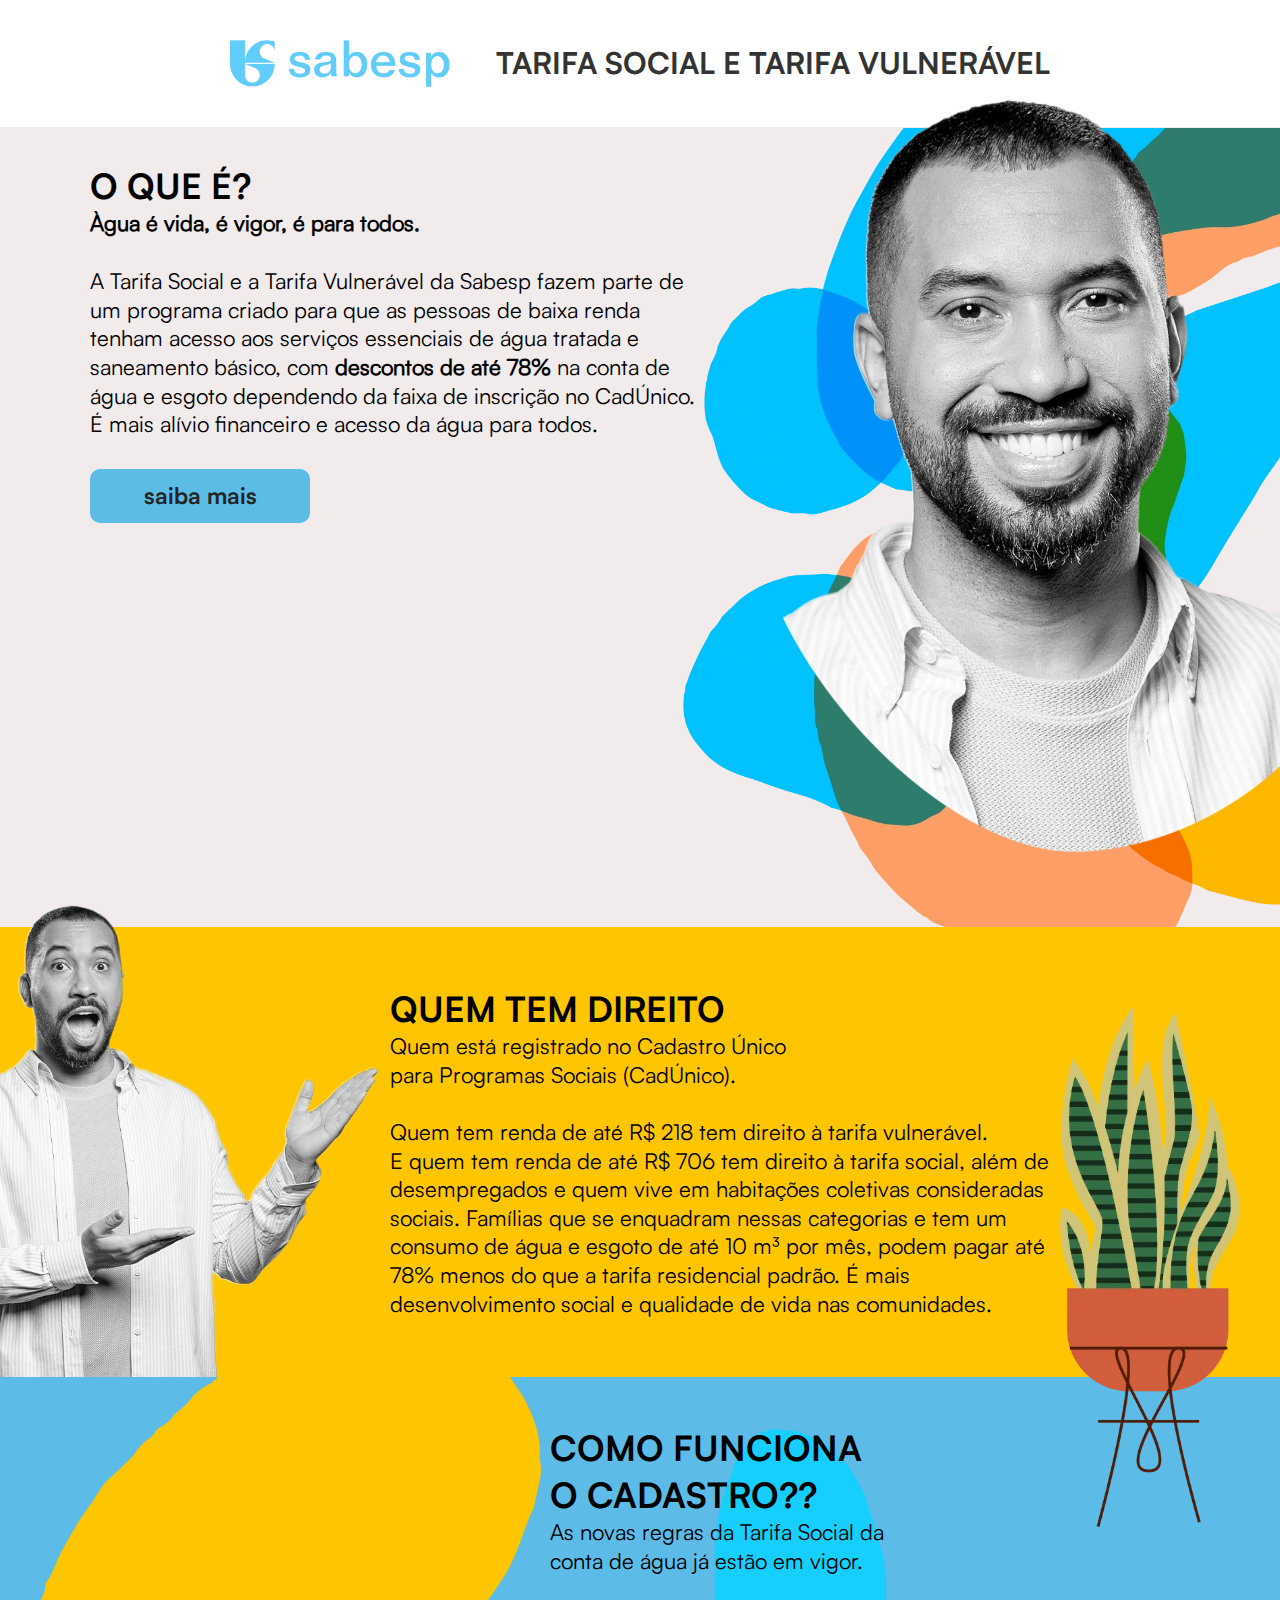
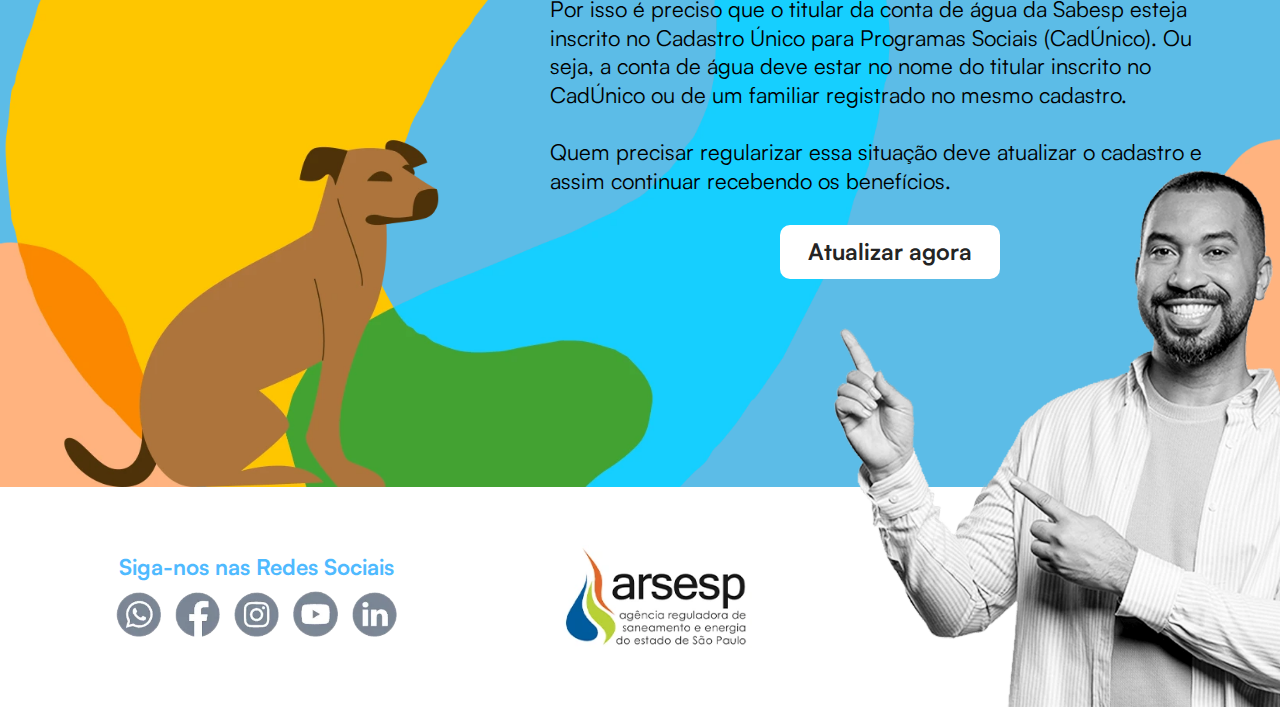
==== commit 966cea08: "update" ====
--- a/lp/index.html
+++ b/lp/index.html
@@ -102,6 +102,7 @@
                         <a href="#"><img src="./assets/linkedin.webp" alt="LinkedIn"></a>
                     </nav>
                 </div>
+                <img class="arsesp" src="./assets/arsesp.webp" alt="arsesp">
                 <div class="footer-image">
                     <img src="./assets/pessoa_footer.webp" alt="Homem apontando para cima">
                 </div>
--- a/lp/style.css
+++ b/lp/style.css
@@ -27,7 +27,7 @@
 
 .bg-blue {
   background-color: #5cbce7;
-  background-image: url('./assets/bg_bloco3.png');
+  background-image: url('./assets/bg_bloco3.webp');
   background-repeat: no-repeat;
   background-size: auto;
   background-position: center;
@@ -35,7 +35,7 @@
 }
 
 .bg-footer {
-  background-color: #f5f5f5;
+  background-color: #ffffff;
 }
 
 h1,
@@ -304,7 +304,7 @@
 }
 
 footer {
-  background-color: #f5f5f5;
+  background-color: #ffffff;
   padding: 20px;
   min-height: 300px;
   text-align: center;
@@ -342,10 +342,16 @@
   height: auto;
 }
 
+.arsesp {
+  position: relative;
+  max-width: 227px;
+  left: 17%;
+}
+
 .footer-image {
   position: absolute;
-  bottom: 0;
-  right: -210px;
+  bottom: -200px;
+  right: -39px;
   z-index: 1;
 }
 
@@ -484,6 +490,16 @@
   .socials nav img {
     width: 50px;
   }
+
+  .arsesp {
+    position: relative;
+    max-width: 227px;
+    left: -43%;
+  }
+
+  .footer-image {
+    bottom: -290px;
+  }
 }
 
 /* Media query para 1366px de largura */
@@ -612,7 +628,7 @@
 
   /* Footer */
   .footer-image img {
-    max-width: 750px;
+    max-width: 600px;
   }
 
   .socials p {
@@ -636,6 +652,17 @@
 
   .socials nav img {
     width: 45px;
+  }
+
+  .arsesp {
+    position: relative;
+    max-width: 227px;
+    left: -44%;
+  }
+
+  .footer-image {
+    bottom: -160px;
+    right: -100px;
   }
 }
 
@@ -672,8 +699,14 @@
     left: -90px;
   }
 
-  .footer-image {
-    right: -200px;
+  .footer-image img {
+    max-width: 550px;
+  }
+
+  .arsesp {
+    position: relative;
+    max-width: 190px;
+    left: -41%;
   }
 }
 
@@ -757,7 +790,18 @@
   }
 
   .footer-image img {
-    max-width: 620px;
+    max-width: 450px;
+  }
+
+  .arsesp {
+    position: relative;
+    max-width: 150px;
+    left: -41%;
+  }
+
+  .footer-image {
+    bottom: -90px;
+    right: -70px;
   }
 }
 
@@ -844,6 +888,21 @@
   .socials {
     left: 0px;
   }
+
+  .footer-image img {
+    max-width: 380px;
+  }
+
+  .arsesp {
+    position: relative;
+    max-width: 110px;
+    left: -41%;
+  }
+
+  .footer-image {
+    bottom: -60px;
+    right: -70px;
+  }
 }
 
 /* Media query para 480px de largura */
@@ -934,12 +993,19 @@
     font-size: 18px;
   }
 
+  .footer-image img {
+    max-width: 250px;
+  }
+
+  .arsesp {
+    position: relative;
+    max-width: 80px;
+    left: -28%;
+  }
+
   .footer-image {
-    right: -75px;
-  }
-
-  .footer-image img {
-    max-width: 330px;
+    bottom: -10px;
+    right: -40px;
   }
 
   footer {
@@ -1073,6 +1139,18 @@
     max-width: 240px;
   }
 
+  footer {
+    display: flex;
+    flex-direction: column;
+    justify-content: center;
+    align-items: flex-start;
+  }
+
+  .arsesp {
+    position: relative;
+    max-width: 80px;
+    left: 80px;
+  }
 }
 
 /* Media query para 390px de largura */
@@ -1141,13 +1219,12 @@
     max-width: 330px;
   }
 
+  .footer-image {
+    right: -43px;
+  }
+
   .footer-image img {
-    display: none;
-  }
-
-  .socials {
-    left: 50%;
-    transform: translate(-50%);
+    max-width: 190px;
   }
 }
 
@@ -1221,4 +1298,8 @@
     left: 50%;
     transform: translate(-50%);
   }
+
+  .arsesp {
+    left: 100px;
+  }
 }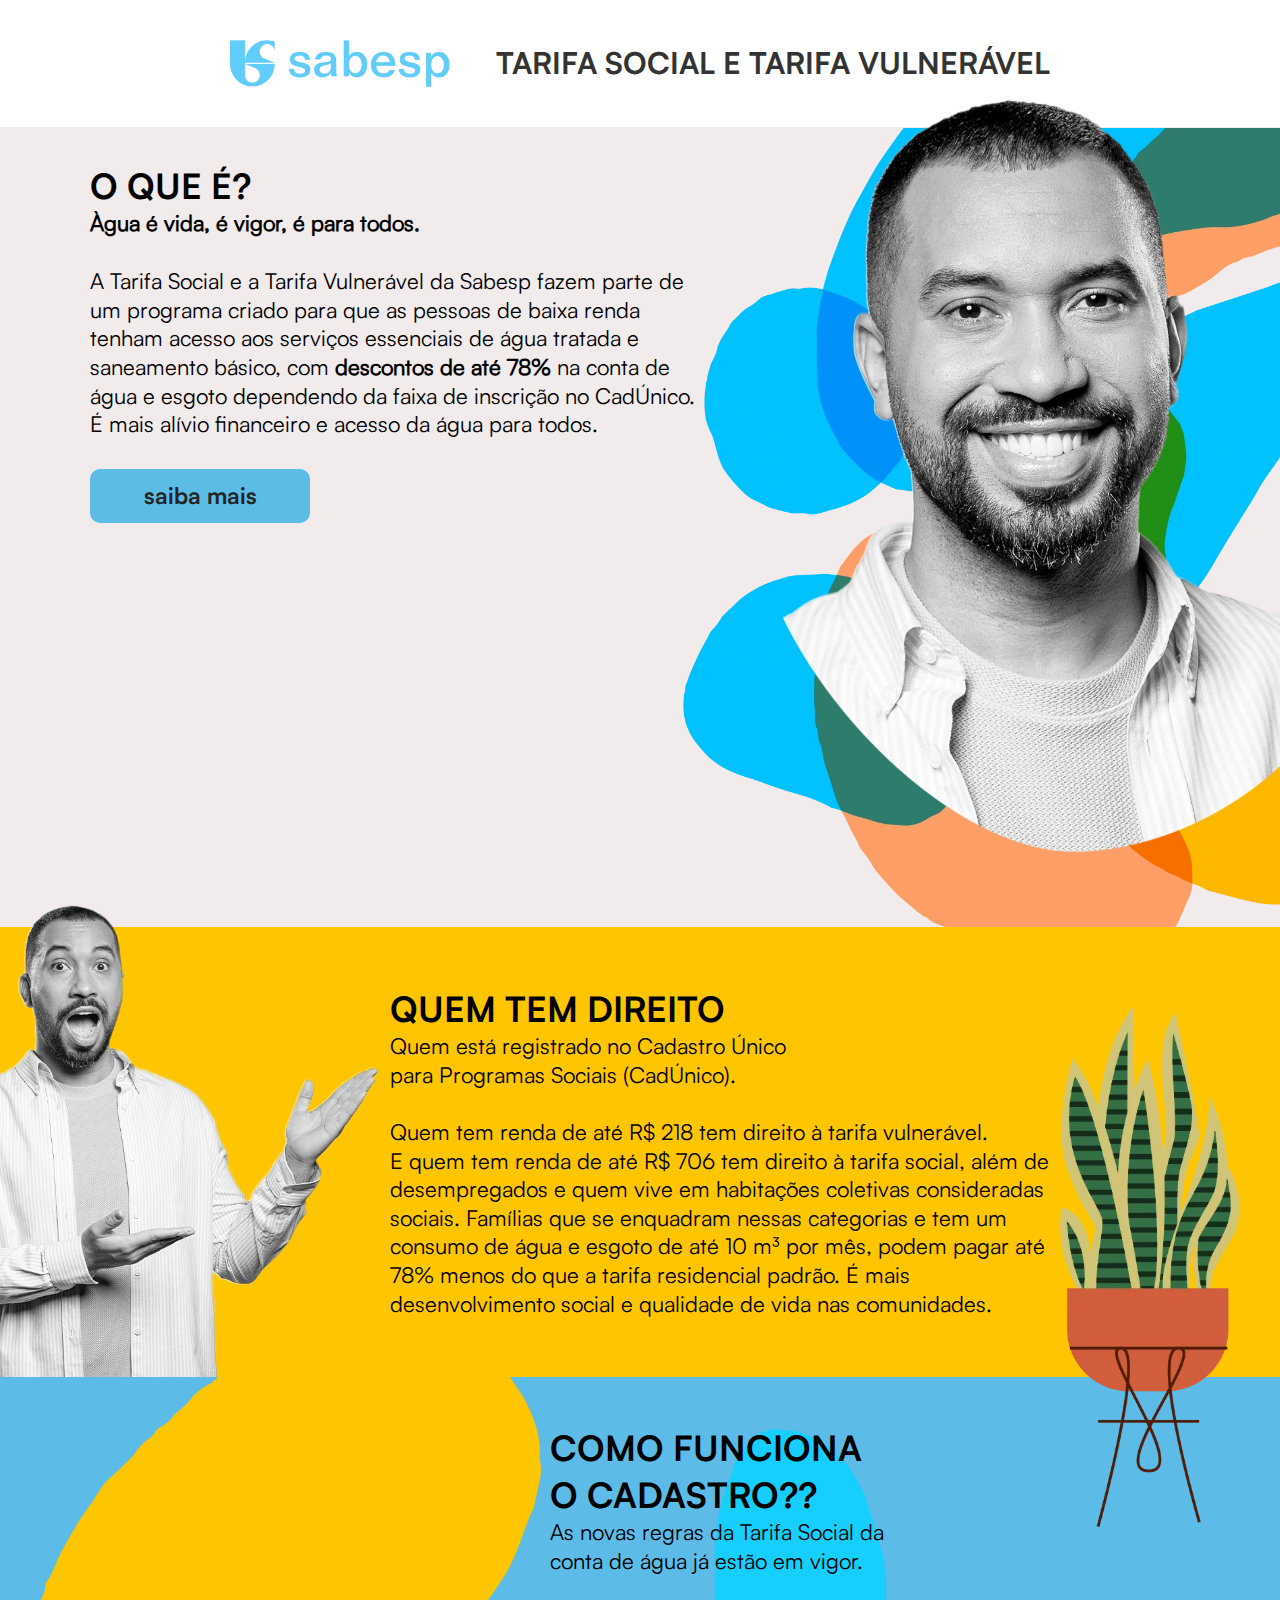
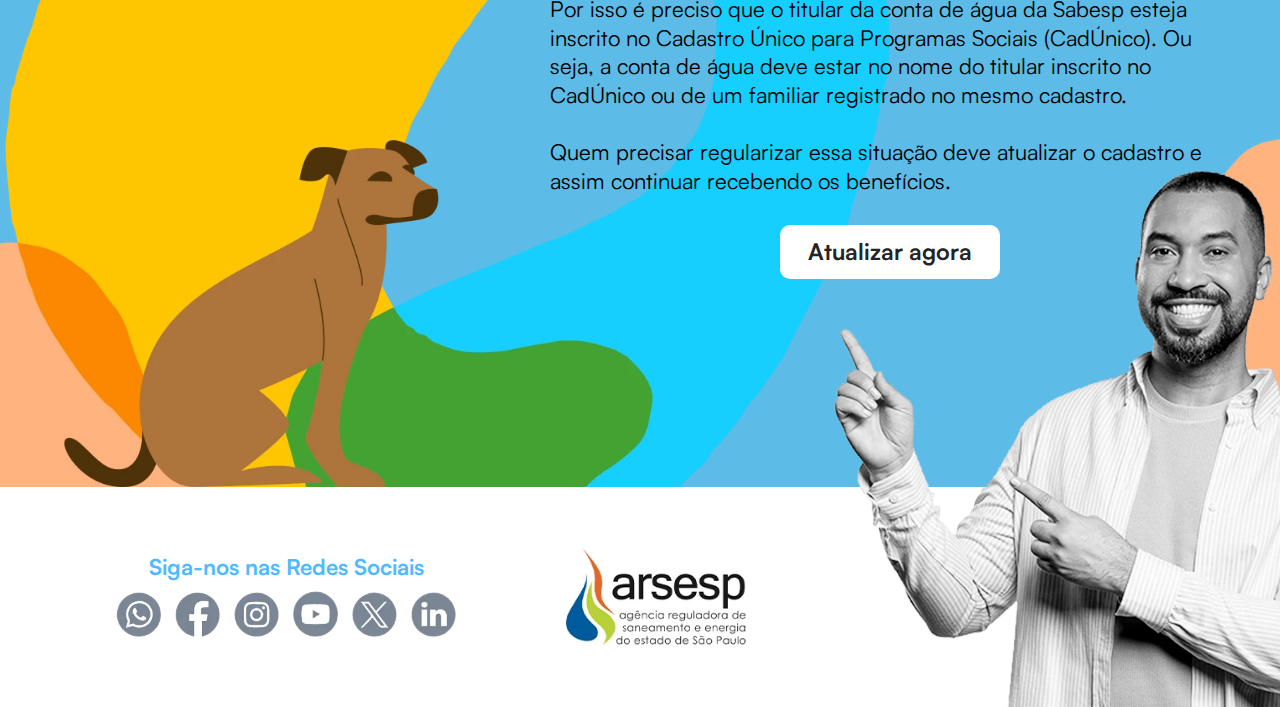
==== commit 5570c6bf: "update" ====
--- a/lp/index.html
+++ b/lp/index.html
@@ -31,14 +31,11 @@
                         <p>
                             A Tarifa Social e a Tarifa Vulnerável da Sabesp fazem parte de um programa criado para que as pessoas de baixa renda tenham acesso aos serviços essenciais de água tratada e saneamento básico, com <b>descontos de até 78%</b> na conta de água e esgoto dependendo da faixa de inscrição no CadÚnico. É mais alívio financeiro e acesso da água para todos.
                             <br>
-                            <a href="#" class="cta-button">saiba mais</a>
+                            <a href="https://www.sabesp.com.br/servicos/para-voce#tarifa-social" class="cta-button">saiba mais</a>
 
                             <!-- Video Section -->
                             <div class="video-section">
-                                <iframe width="930" height="530" src="https://www.youtube.com/embed/lxNUDFhqmNY"
-                                    title="Sabesp, 50 anos de vidas" frameborder="0"
-                                    allow="accelerometer; autoplay; clipboard-write; encrypted-media; gyroscope; picture-in-picture; web-share"
-                                    referrerpolicy="strict-origin-when-cross-origin" allowfullscreen></iframe>
+                                <iframe width="930" height="530" src="https://www.youtube.com/embed/rBRVy7UmQcY?si=P66ACTnt12rjeTtN" title="YouTube video player" frameborder="0" allow="accelerometer; autoplay; clipboard-write; encrypted-media; gyroscope; picture-in-picture; web-share" referrerpolicy="strict-origin-when-cross-origin" allowfullscreen></iframe>
                             </div>
                     </article>
 
@@ -82,7 +79,7 @@
                             <br>
                             Quem precisar regularizar essa situação deve atualizar o cadastro e assim continuar recebendo os benefícios.
                             <br>
-                            <a href="" class="cta-button"><b>Atualizar agora</b></a>
+                            <a href="https://www.gov.br/mds/pt-br/acesso-a-informacao/carta-de-servicos/avaliacao-e-gestao-da-informacao-e-cadastro-unico/cadastro-unico" class="cta-button"><b>Atualizar agora</b></a>
                         </p>
                     </article>
                 </section>
@@ -95,11 +92,12 @@
                 <div class="socials">
                     <p>Siga-nos nas Redes Sociais</p>
                     <nav>
-                        <a href="#"><img src="./assets/whatsapp.webp" alt="WhatsApp"></a>
-                        <a href="#"><img src="./assets/facebook.webp" alt="Facebook"></a>
-                        <a href="#"><img src="./assets/instagram.webp" alt="Instagram"></a>
-                        <a href="#"><img src="./assets/youtube.webp" alt="YouTube"></a>
-                        <a href="#"><img src="./assets/linkedin.webp" alt="LinkedIn"></a>
+                        <a href="https://api.whatsapp.com/send/?phone=551133888000&text&type=phone_number&app_absent=0"><img src="./assets/whatsapp.webp" alt="WhatsApp"></a>
+                        <a href="https://web.facebook.com/SabespOficial?_rdc=1&_rdr"><img src="./assets/facebook.webp" alt="Facebook"></a>
+                        <a href="https://www.instagram.com/sabespcia"><img src="./assets/instagram.webp" alt="Instagram"></a>
+                        <a href="https://www.youtube.com/sabespcia"><img src="./assets/youtube.webp" alt="YouTube"></a>
+                        <a href="https://x.com/sabesp"><img src="./assets/x.webp" alt="x"></a>
+                        <a href="https://www.linkedin.com/company/sabespcia"><img src="./assets/linkedin.webp" alt="LinkedIn"></a>
                     </nav>
                 </div>
                 <img class="arsesp" src="./assets/arsesp.webp" alt="arsesp">
--- a/lp/style.css
+++ b/lp/style.css
@@ -283,6 +283,7 @@
   left: 50%;
   transform: translate(-50%);
   transition: background-color 0.3s ease, transform 0.2s ease;
+  z-index: 999;
 }
 
 .blue-section .cta-button:hover {
@@ -793,6 +794,10 @@
     max-width: 450px;
   }
 
+  .socials {
+    left: 50px;
+  }
+
   .arsesp {
     position: relative;
     max-width: 150px;
@@ -889,6 +894,10 @@
     left: 0px;
   }
 
+  .socials nav img {
+    width: 35px;
+  }
+
   .footer-image img {
     max-width: 380px;
   }
